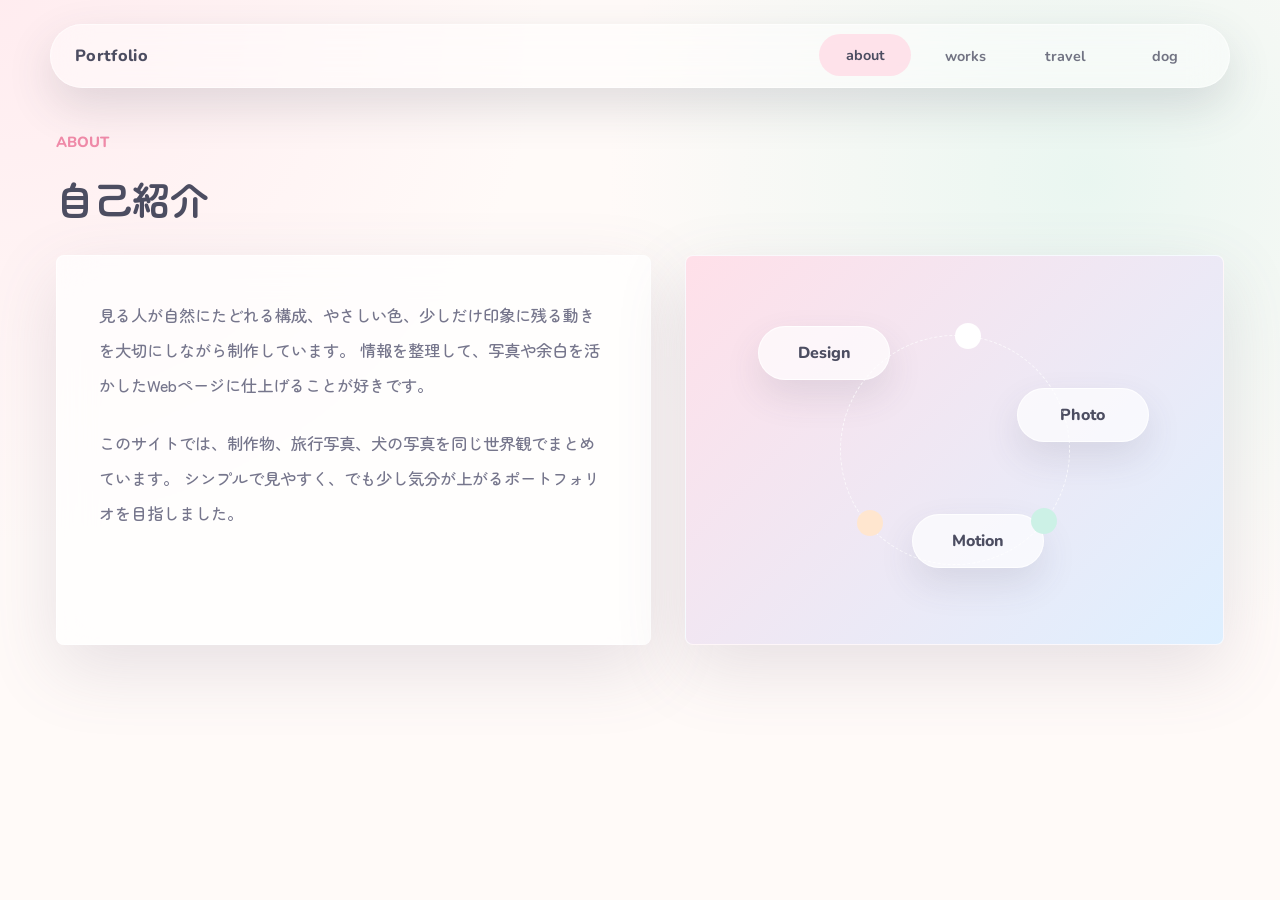
==== about.html @ d5824d8a "Update portfolio fonts" ====
<!doctype html>
<html lang="ja">
  <head>
    <meta charset="utf-8" />
    <meta name="viewport" content="width=device-width, initial-scale=1" />
    <title>about | Portfolio</title>
    <link rel="preconnect" href="https://fonts.googleapis.com" />
    <link rel="preconnect" href="https://fonts.gstatic.com" crossorigin />
    <link
      href="https://fonts.googleapis.com/css2?family=Nunito:wght@500;700;800&family=Zen+Maru+Gothic:wght@400;500;700&display=swap"
      rel="stylesheet"
    />
    <link rel="stylesheet" href="styles.css" />
  </head>
  <body>
    <canvas class="snow-canvas" aria-hidden="true"></canvas>
    <header class="site-header">
      <a class="brand" href="index.html">Portfolio</a>
      <nav class="site-nav" aria-label="メインナビゲーション">
        <a class="is-active" href="about.html">about</a>
        <a href="works.html">works</a>
        <a href="travel.html">travel</a>
        <a href="dog.html">dog</a>
      </nav>
    </header>

    <main class="page-shell">
      <section class="section about-section">
        <div class="section-heading reveal">
          <p class="eyebrow">About</p>
          <h1>自己紹介</h1>
        </div>
        <div class="about-grid">
          <div class="about-copy reveal">
            <p>
              見る人が自然にたどれる構成、やさしい色、少しだけ印象に残る動きを大切にしながら制作しています。
              情報を整理して、写真や余白を活かしたWebページに仕上げることが好きです。
            </p>
            <p>
              このサイトでは、制作物、旅行写真、犬の写真を同じ世界観でまとめています。
              シンプルで見やすく、でも少し気分が上がるポートフォリオを目指しました。
            </p>
          </div>
          <div class="profile-panel reveal">
            <div class="floating-note note-a">Design</div>
            <div class="floating-note note-b">Photo</div>
            <div class="floating-note note-c">Motion</div>
            <div class="profile-orbit" aria-hidden="true">
              <span></span>
              <span></span>
              <span></span>
            </div>
          </div>
        </div>
      </section>
    </main>

    <script src="script.js"></script>
  </body>
</html>
---- styles.css ----
:root {
  --ink: #4c4d61;
  --muted: #76768c;
  --paper: #fffaf8;
  --pink: #ffd9e4;
  --peach: #ffe6cf;
  --mint: #ccf1e6;
  --blue: #d7ecff;
  --lavender: #e7dcff;
  --line: rgba(76, 77, 97, 0.12);
  --shadow: 0 24px 70px rgba(105, 93, 122, 0.16);
}

* {
  box-sizing: border-box;
}

html {
  scroll-behavior: smooth;
}

body {
  margin: 0;
  color: var(--ink);
  background:
    radial-gradient(circle at top left, rgba(255, 217, 228, 0.42), transparent 34rem),
    radial-gradient(circle at 85% 20%, rgba(204, 241, 230, 0.42), transparent 30rem),
    var(--paper);
  font-family: "Zen Maru Gothic", "Hiragino Maru Gothic ProN", "Yu Gothic", sans-serif;
  font-weight: 500;
  letter-spacing: 0;
}

a {
  color: inherit;
  text-decoration: none;
}

img {
  display: block;
  max-width: 100%;
}

.snow-canvas {
  position: fixed;
  inset: 0;
  z-index: 20;
  pointer-events: none;
}

.site-header {
  position: fixed;
  top: 24px;
  left: 50%;
  z-index: 30;
  display: flex;
  width: min(1180px, calc(100vw - 64px));
  height: 64px;
  align-items: center;
  justify-content: space-between;
  padding: 0 18px 0 24px;
  border: 1px solid rgba(255, 255, 255, 0.55);
  border-radius: 999px;
  background: rgba(255, 255, 255, 0.42);
  box-shadow: 0 18px 46px rgba(61, 71, 89, 0.16);
  backdrop-filter: blur(18px);
  transform: translateX(-50%);
}

.brand,
.eyebrow,
.work-tag,
.site-nav a,
.button {
  font-family: "Nunito", "Zen Maru Gothic", sans-serif;
  font-weight: 800;
}

.brand {
  font-size: 1.02rem;
  letter-spacing: 0.02em;
}

.site-nav {
  display: flex;
  gap: 8px;
}

.site-nav a {
  min-width: 92px;
  padding: 11px 14px;
  border-radius: 999px;
  color: rgba(76, 77, 97, 0.78);
  font-size: 0.9rem;
  font-weight: 700;
  text-align: center;
  transition: background 220ms ease, color 220ms ease, transform 220ms ease;
}

.site-nav a:hover,
.site-nav a.is-active {
  background: rgba(255, 217, 228, 0.72);
  color: var(--ink);
  transform: translateY(-1px);
}

.section {
  position: relative;
  min-height: 100vh;
  padding: 132px max(56px, calc((100vw - 1180px) / 2)) 96px;
}

.hero {
  display: grid;
  min-height: 100vh;
  align-items: center;
  overflow: hidden;
  padding-top: 120px;
}

.hero picture,
.hero img,
.hero-shade {
  position: absolute;
  inset: 0;
  width: 100%;
  height: 100%;
}

.hero img {
  object-fit: cover;
  transform: scale(1.035);
  animation: heroDrift 18s ease-in-out infinite alternate;
}

.hero-shade {
  background:
    linear-gradient(90deg, rgba(42, 47, 68, 0.58), rgba(42, 47, 68, 0.2) 54%, rgba(255, 255, 255, 0.12)),
    linear-gradient(0deg, rgba(255, 250, 248, 0.18), transparent 38%);
}

.hero-content {
  position: relative;
  z-index: 2;
  width: min(520px, 48vw);
  color: white;
  text-shadow: 0 2px 24px rgba(28, 33, 50, 0.22);
}

.eyebrow {
  margin: 0 0 16px;
  color: #ffedf3;
  font-size: 0.92rem;
  letter-spacing: 0;
  text-transform: uppercase;
}

.home-page .hero-content {
  align-self: end;
  margin-bottom: 92px;
}

.home-page .eyebrow {
  display: inline-flex;
  padding: 10px 18px;
  border: 1px solid rgba(255, 255, 255, 0.48);
  border-radius: 999px;
  background: rgba(255, 255, 255, 0.14);
  backdrop-filter: blur(14px);
}

.hero h1 {
  margin: 0;
  font-size: clamp(3.4rem, 5vw, 5.8rem);
  font-weight: 700;
  line-height: 1.04;
}

.hero-copy {
  width: min(560px, 100%);
  margin: 26px 0 0;
  font-size: 1.12rem;
  line-height: 2;
}

.hero-actions {
  display: flex;
  gap: 14px;
  margin-top: 34px;
}

.button {
  display: inline-flex;
  min-width: 136px;
  height: 48px;
  align-items: center;
  justify-content: center;
  border-radius: 999px;
  font-weight: 800;
  transition: transform 220ms ease, box-shadow 220ms ease, background 220ms ease;
}

.button:hover {
  transform: translateY(-3px);
}

.button.primary {
  background: #fff;
  color: var(--ink);
  box-shadow: 0 16px 38px rgba(35, 37, 50, 0.18);
}

.button.secondary {
  border: 1px solid rgba(255, 255, 255, 0.62);
  color: white;
  background: rgba(255, 255, 255, 0.16);
  backdrop-filter: blur(12px);
}

.scroll-cue {
  position: absolute;
  bottom: 34px;
  left: 50%;
  z-index: 3;
  width: 34px;
  height: 54px;
  border: 1px solid rgba(255, 255, 255, 0.72);
  border-radius: 999px;
  transform: translateX(-50%);
}

.scroll-cue span {
  position: absolute;
  top: 10px;
  left: 50%;
  width: 6px;
  height: 6px;
  border-radius: 50%;
  background: white;
  animation: scrollDot 1.8s ease-in-out infinite;
}

.section-heading {
  display: grid;
  gap: 8px;
  margin-bottom: 34px;
}

.section-heading .eyebrow {
  color: #f08ba9;
}

.section-heading h1,
.section-heading h2 {
  margin: 0;
  font-size: clamp(2.1rem, 3vw, 3.35rem);
  font-weight: 700;
  line-height: 1.18;
}

.about-grid,
.travel-layout {
  display: grid;
  grid-template-columns: 1.05fr 0.95fr;
  gap: 34px;
  align-items: stretch;
}

.about-copy,
.profile-panel,
.work-card,
.travel-feature,
.dog-card {
  border: 1px solid rgba(255, 255, 255, 0.7);
  border-radius: 8px;
  background: rgba(255, 255, 255, 0.68);
  box-shadow: var(--shadow);
  backdrop-filter: blur(18px);
}

.about-copy {
  padding: 42px;
}

.about-copy p {
  margin: 0;
  color: var(--muted);
  font-size: 1.02rem;
  line-height: 2.15;
}

.about-copy p + p {
  margin-top: 22px;
}

.profile-panel {
  position: relative;
  min-height: 390px;
  overflow: hidden;
  background:
    linear-gradient(135deg, rgba(255, 217, 228, 0.82), rgba(215, 236, 255, 0.82)),
    white;
}

.floating-note {
  position: absolute;
  display: grid;
  min-width: 132px;
  height: 54px;
  place-items: center;
  border: 1px solid rgba(255, 255, 255, 0.84);
  border-radius: 999px;
  background: rgba(255, 255, 255, 0.68);
  box-shadow: 0 16px 36px rgba(76, 77, 97, 0.12);
  font-family: "Nunito", sans-serif;
  font-weight: 800;
  animation: floatSoft 4.8s ease-in-out infinite;
}

.note-a {
  top: 70px;
  left: 72px;
}

.note-b {
  right: 74px;
  top: 132px;
  animation-delay: -1.3s;
}

.note-c {
  bottom: 76px;
  left: 42%;
  animation-delay: -2.2s;
}

.profile-orbit {
  position: absolute;
  inset: 50%;
  width: 230px;
  height: 230px;
  border: 1px dashed rgba(255, 255, 255, 0.72);
  border-radius: 50%;
  transform: translate(-50%, -50%);
  animation: spin 18s linear infinite;
}

.profile-orbit span {
  position: absolute;
  width: 26px;
  height: 26px;
  border-radius: 50%;
  background: white;
}

.profile-orbit span:nth-child(1) {
  top: -13px;
  left: 50%;
}

.profile-orbit span:nth-child(2) {
  right: 12px;
  bottom: 30px;
  background: var(--mint);
}

.profile-orbit span:nth-child(3) {
  bottom: 28px;
  left: 16px;
  background: var(--peach);
}

.work-grid,
.dog-grid {
  display: grid;
  grid-template-columns: repeat(3, 1fr);
  gap: 24px;
}

.work-card,
.dog-card {
  overflow: hidden;
  transition: transform 260ms ease, box-shadow 260ms ease;
}

.work-card:hover,
.dog-card:hover {
  box-shadow: 0 30px 80px rgba(105, 93, 122, 0.22);
  transform: translateY(-8px);
}

.work-visual {
  height: 260px;
  background-size: 70px 70px, cover;
}

.visual-mint {
  background:
    linear-gradient(135deg, transparent 25%, rgba(255, 255, 255, 0.62) 25% 50%, transparent 50% 75%, rgba(255, 255, 255, 0.62) 75%),
    linear-gradient(135deg, var(--mint), var(--blue));
}

.visual-pink {
  background:
    radial-gradient(circle at 26% 30%, rgba(255, 255, 255, 0.72) 0 18%, transparent 19%),
    radial-gradient(circle at 75% 62%, rgba(255, 255, 255, 0.52) 0 16%, transparent 17%),
    linear-gradient(135deg, var(--pink), var(--peach));
}

.visual-blue {
  background:
    repeating-linear-gradient(45deg, rgba(255, 255, 255, 0.58) 0 12px, transparent 12px 28px),
    linear-gradient(135deg, var(--blue), var(--lavender));
}

.work-body {
  padding: 26px;
}

.work-tag {
  margin: 0 0 10px;
  color: #f08ba9;
  font-size: 0.78rem;
  text-transform: uppercase;
}

.work-body h3,
.work-body h2,
.travel-feature h3,
.dog-card h3 {
  margin: 0;
  font-size: 1.22rem;
  font-weight: 700;
}

.work-body p:not(.work-tag),
.travel-feature p:not(.work-tag) {
  margin: 14px 0 0;
  color: var(--muted);
  line-height: 1.9;
}

.travel-feature {
  display: grid;
  grid-template-columns: 0.95fr 1fr;
  gap: 28px;
  align-items: center;
  padding: 22px;
}

.travel-feature img {
  width: 100%;
  height: 430px;
  border-radius: 8px;
  object-fit: cover;
}

.travel-list {
  display: grid;
  grid-template-columns: repeat(2, 1fr);
  gap: 18px;
}

.travel-chip {
  display: grid;
  min-height: 136px;
  place-items: center;
  border: 1px solid rgba(255, 255, 255, 0.72);
  border-radius: 8px;
  background:
    radial-gradient(circle at 22% 24%, rgba(255, 255, 255, 0.72) 0 18%, transparent 19%),
    linear-gradient(135deg, rgba(255, 217, 228, 0.5), rgba(215, 236, 255, 0.5));
  box-shadow: 0 18px 48px rgba(105, 93, 122, 0.12);
  font-weight: 800;
  transition: transform 240ms ease, background 240ms ease;
}

.travel-chip:nth-child(2) {
  background:
    radial-gradient(circle at 78% 24%, rgba(255, 255, 255, 0.72) 0 16%, transparent 17%),
    linear-gradient(135deg, rgba(204, 241, 230, 0.58), rgba(255, 230, 207, 0.55));
}

.travel-chip:nth-child(3) {
  background:
    radial-gradient(circle at 28% 74%, rgba(255, 255, 255, 0.72) 0 17%, transparent 18%),
    linear-gradient(135deg, rgba(231, 220, 255, 0.6), rgba(255, 217, 228, 0.52));
}

.travel-chip:nth-child(4) {
  background:
    radial-gradient(circle at 76% 72%, rgba(255, 255, 255, 0.72) 0 18%, transparent 19%),
    linear-gradient(135deg, rgba(215, 236, 255, 0.6), rgba(204, 241, 230, 0.52));
}

.travel-chip:hover {
  transform: translateY(-5px) rotate(-1deg);
}

.dog-card {
  padding: 18px;
}

.dog-photo {
  height: 300px;
  border-radius: 8px;
  background-size: 80px 80px, cover;
  position: relative;
  overflow: hidden;
}

.dog-photo::before,
.dog-photo::after {
  content: "";
  position: absolute;
  border-radius: 50%;
  background: rgba(255, 255, 255, 0.82);
}

.dog-photo::before {
  width: 98px;
  height: 98px;
  left: calc(50% - 49px);
  top: 92px;
}

.dog-photo::after {
  width: 42px;
  height: 30px;
  left: calc(50% - 21px);
  top: 170px;
  box-shadow:
    -42px -76px 0 8px rgba(255, 255, 255, 0.82),
    42px -76px 0 8px rgba(255, 255, 255, 0.82),
    -22px -18px 0 -12px var(--ink),
    22px -18px 0 -12px var(--ink);
}

.dog-a {
  background:
    radial-gradient(circle at 34% 28%, rgba(255, 255, 255, 0.55) 0 12%, transparent 13%),
    linear-gradient(135deg, var(--pink), var(--blue));
}

.dog-b {
  background:
    radial-gradient(circle at 72% 24%, rgba(255, 255, 255, 0.55) 0 14%, transparent 15%),
    linear-gradient(135deg, var(--mint), var(--peach));
}

.dog-c {
  background:
    radial-gradient(circle at 28% 68%, rgba(255, 255, 255, 0.55) 0 13%, transparent 14%),
    linear-gradient(135deg, var(--lavender), var(--pink));
}

.dog-card h3 {
  padding: 18px 4px 4px;
  font-family: "Nunito", "Zen Maru Gothic", sans-serif;
}

.page-shell {
  min-height: 100vh;
}

.gallery-section {
  min-height: 100vh;
}

.photo-grid {
  display: grid;
  grid-template-columns: repeat(3, 1fr);
  gap: 24px;
}

.photo-card,
.dog-photo-card {
  position: relative;
  display: block;
  width: 100%;
  aspect-ratio: 16 / 9;
  overflow: hidden;
  border: 0;
  border-radius: 8px;
  background: transparent;
  box-shadow: 0 20px 54px rgba(105, 93, 122, 0.13);
  cursor: pointer;
  transition: transform 260ms ease, box-shadow 260ms ease, filter 260ms ease;
}

.photo-card:hover,
.dog-photo-card:hover {
  box-shadow: 0 28px 70px rgba(105, 93, 122, 0.2);
  filter: saturate(1.06);
  transform: translateY(-7px);
}

.photo-card img {
  width: 100%;
  height: 100%;
  object-fit: cover;
  transition: transform 420ms ease;
}

.photo-card:hover img {
  transform: scale(1.045);
}

.travel-grid .photo-card:nth-child(1) img {
  object-position: 50% 50%;
}

.travel-grid .photo-card:nth-child(2) img {
  object-position: 22% 42%;
}

.travel-grid .photo-card:nth-child(3) img {
  object-position: 72% 42%;
}

.travel-grid .photo-card:nth-child(4) img {
  object-position: 34% 72%;
}

.travel-grid .photo-card:nth-child(5) img {
  object-position: 88% 62%;
}

.travel-grid .photo-card:nth-child(6) img {
  object-position: 52% 82%;
}

.photo-card::after {
  content: "tap";
  position: absolute;
  right: 14px;
  bottom: 12px;
  padding: 7px 12px;
  border-radius: 999px;
  color: white;
  background: rgba(76, 77, 97, 0.28);
  font-family: "Nunito", sans-serif;
  font-size: 0.78rem;
  opacity: 0;
  transform: translateY(8px);
  transition: opacity 220ms ease, transform 220ms ease;
  backdrop-filter: blur(10px);
}

.photo-card:hover::after {
  opacity: 1;
  transform: translateY(0);
}

.photo-dialog {
  width: min(520px, calc(100vw - 48px));
  border: 1px solid rgba(255, 255, 255, 0.72);
  border-radius: 8px;
  padding: 34px 38px;
  color: var(--ink);
  background: rgba(255, 255, 255, 0.84);
  box-shadow: 0 30px 90px rgba(76, 77, 97, 0.24);
  backdrop-filter: blur(20px);
}

.photo-dialog::backdrop {
  background: rgba(55, 52, 66, 0.24);
}

.photo-dialog p {
  margin: 0;
  font-size: 1.02rem;
  line-height: 2;
}

.dialog-close {
  position: absolute;
  top: 10px;
  right: 12px;
  width: 34px;
  height: 34px;
  border: 0;
  border-radius: 50%;
  color: var(--ink);
  background: rgba(255, 217, 228, 0.72);
  cursor: pointer;
}

.dog-photo-card {
  cursor: default;
  background-image: url("assets/dog-sheet.png");
  background-size: 300% 200%;
  }

.dog-photo-card::before,
.dog-photo-card::after {
  content: none;
}

.dog-photo-card.dog-a {
  background-position: 0% 0%;
}

.dog-photo-card.dog-b {
  background-position: 50% 0%;
}

.dog-photo-card.dog-c {
  background-position: 100% 0%;
}

.dog-photo-card.dog-d {
  background-position: 0% 100%;
}

.dog-photo-card.dog-e {
  background-position: 50% 100%;
}

.dog-photo-card.dog-f {
  background-position: 100% 100%;
}

.site-footer {
  padding: 34px;
  text-align: center;
  color: var(--muted);
}

.reveal {
  opacity: 0;
  transform: translateY(24px);
  transition: opacity 720ms ease, transform 720ms ease;
}

.reveal.is-visible {
  opacity: 1;
  transform: translateY(0);
}

@keyframes heroDrift {
  from {
    transform: scale(1.035) translate3d(-8px, -6px, 0);
  }
  to {
    transform: scale(1.08) translate3d(10px, 8px, 0);
  }
}

@keyframes scrollDot {
  0% {
    opacity: 0;
    transform: translate(-50%, 0);
  }
  35%,
  65% {
    opacity: 1;
  }
  100% {
    opacity: 0;
    transform: translate(-50%, 22px);
  }
}

@keyframes floatSoft {
  0%,
  100% {
    transform: translateY(0) rotate(-1deg);
  }
  50% {
    transform: translateY(-14px) rotate(1deg);
  }
}

@keyframes spin {
  to {
    transform: translate(-50%, -50%) rotate(360deg);
  }
}

@media (max-width: 900px) {
  .site-header {
    top: 14px;
    width: calc(100vw - 28px);
    height: auto;
    flex-wrap: wrap;
    gap: 12px;
    border-radius: 8px;
    padding: 14px;
  }

  .site-nav {
    width: 100%;
    overflow-x: auto;
  }

  .site-nav a {
    min-width: 84px;
  }

  .section {
    padding: 118px 22px 72px;
  }

  .hero-content {
    width: 100%;
  }

  .hero h1 {
    font-size: 3rem;
  }

  .about-grid,
  .travel-layout,
  .travel-feature,
  .work-grid,
  .dog-grid,
  .photo-grid {
    grid-template-columns: 1fr;
  }

  .travel-feature img {
    height: 330px;
  }
}
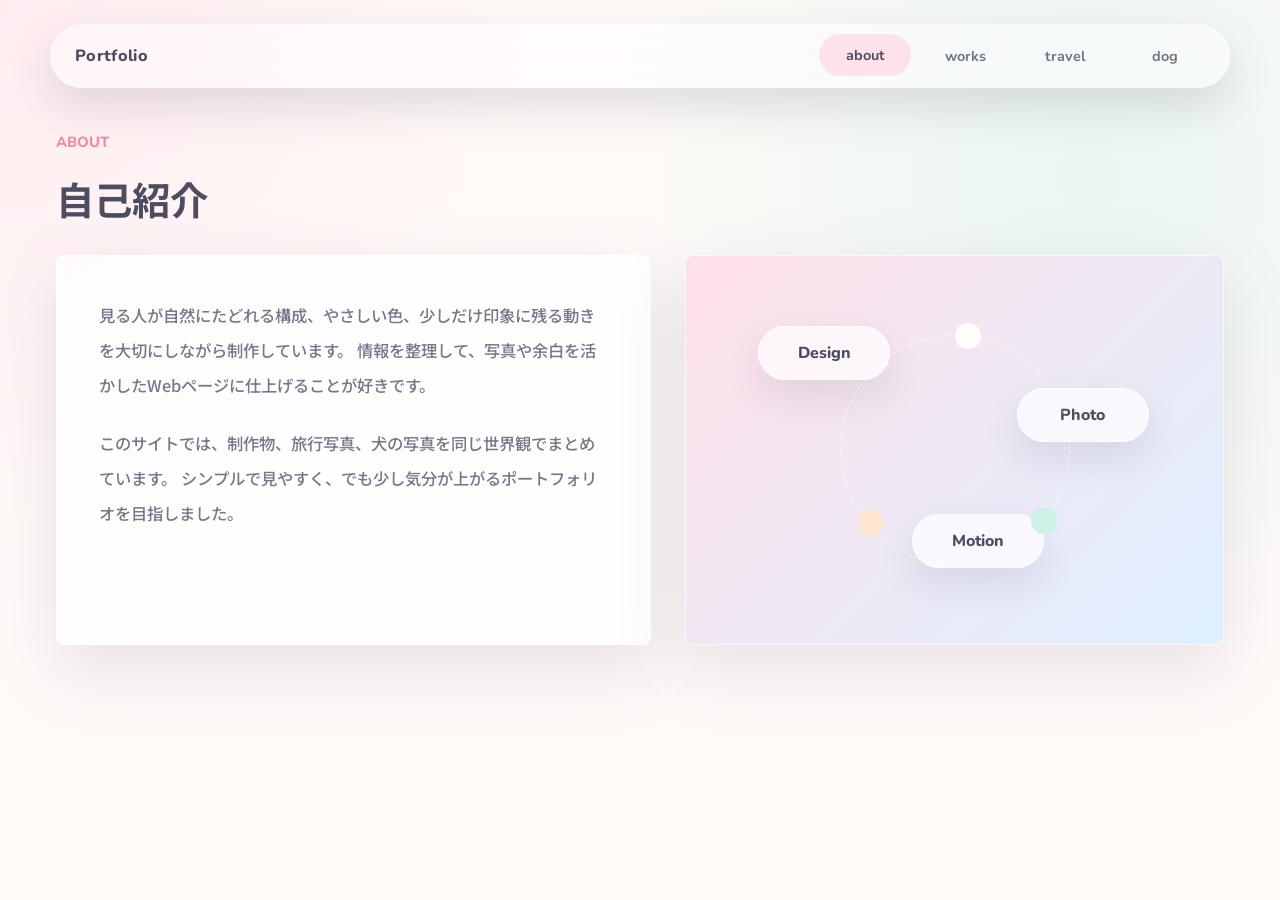
==== commit 4f133da0: "Update gallery images and hero typography" ====
--- a/about.html
+++ b/about.html
@@ -7,7 +7,7 @@
     <link rel="preconnect" href="https://fonts.googleapis.com" />
     <link rel="preconnect" href="https://fonts.gstatic.com" crossorigin />
     <link
-      href="https://fonts.googleapis.com/css2?family=Nunito:wght@500;700;800&family=Zen+Maru+Gothic:wght@400;500;700&display=swap"
+      href="https://fonts.googleapis.com/css2?family=Noto+Sans+JP:wght@400;500;700&family=Nunito:wght@500;700;800&display=swap"
       rel="stylesheet"
     />
     <link rel="stylesheet" href="styles.css" />
--- a/styles.css
+++ b/styles.css
@@ -26,7 +26,7 @@
     radial-gradient(circle at top left, rgba(255, 217, 228, 0.42), transparent 34rem),
     radial-gradient(circle at 85% 20%, rgba(204, 241, 230, 0.42), transparent 30rem),
     var(--paper);
-  font-family: "Zen Maru Gothic", "Hiragino Maru Gothic ProN", "Yu Gothic", sans-serif;
+  font-family: "Noto Sans JP", "Yu Gothic", "Hiragino Sans", sans-serif;
   font-weight: 500;
   letter-spacing: 0;
 }
@@ -72,7 +72,7 @@
 .work-tag,
 .site-nav a,
 .button {
-  font-family: "Nunito", "Zen Maru Gothic", sans-serif;
+  font-family: "Nunito", "Noto Sans JP", sans-serif;
   font-weight: 800;
 }
 
@@ -135,8 +135,8 @@
 
 .hero-shade {
   background:
-    linear-gradient(90deg, rgba(42, 47, 68, 0.58), rgba(42, 47, 68, 0.2) 54%, rgba(255, 255, 255, 0.12)),
-    linear-gradient(0deg, rgba(255, 250, 248, 0.18), transparent 38%);
+    linear-gradient(90deg, rgba(42, 47, 68, 0.28), rgba(42, 47, 68, 0.1) 54%, rgba(255, 255, 255, 0.06)),
+    linear-gradient(0deg, rgba(255, 250, 248, 0.12), transparent 38%);
 }
 
 .hero-content {
@@ -156,17 +156,21 @@
 }
 
 .home-page .hero-content {
-  align-self: end;
-  margin-bottom: 92px;
-}
-
-.home-page .eyebrow {
-  display: inline-flex;
-  padding: 10px 18px;
-  border: 1px solid rgba(255, 255, 255, 0.48);
-  border-radius: 999px;
-  background: rgba(255, 255, 255, 0.14);
-  backdrop-filter: blur(14px);
+  align-self: center;
+  justify-self: center;
+  width: min(420px, calc(100vw - 48px));
+  margin-top: 42px;
+  text-align: center;
+}
+
+.hero .home-title {
+  margin: 0;
+  color: rgba(255, 255, 255, 0.92);
+  font-family: "Montserrat", "Nunito", sans-serif;
+  font-size: clamp(2rem, 4vw, 3.35rem);
+  font-weight: 800;
+  line-height: 1;
+  text-shadow: 0 8px 22px rgba(28, 33, 50, 0.2);
 }
 
 .hero h1 {
@@ -556,7 +560,7 @@
 
 .dog-card h3 {
   padding: 18px 4px 4px;
-  font-family: "Nunito", "Zen Maru Gothic", sans-serif;
+  font-family: "Nunito", "Noto Sans JP", sans-serif;
 }
 
 .page-shell {
@@ -688,9 +692,19 @@
 
 .dog-photo-card {
   cursor: default;
-  background-image: url("assets/dog-sheet.png");
-  background-size: 300% 200%;
-  }
+  background: transparent;
+}
+
+.dog-photo-card img {
+  width: 100%;
+  height: 100%;
+  object-fit: cover;
+  transition: transform 420ms ease;
+}
+
+.dog-photo-card:hover img {
+  transform: scale(1.045);
+}
 
 .dog-photo-card::before,
 .dog-photo-card::after {
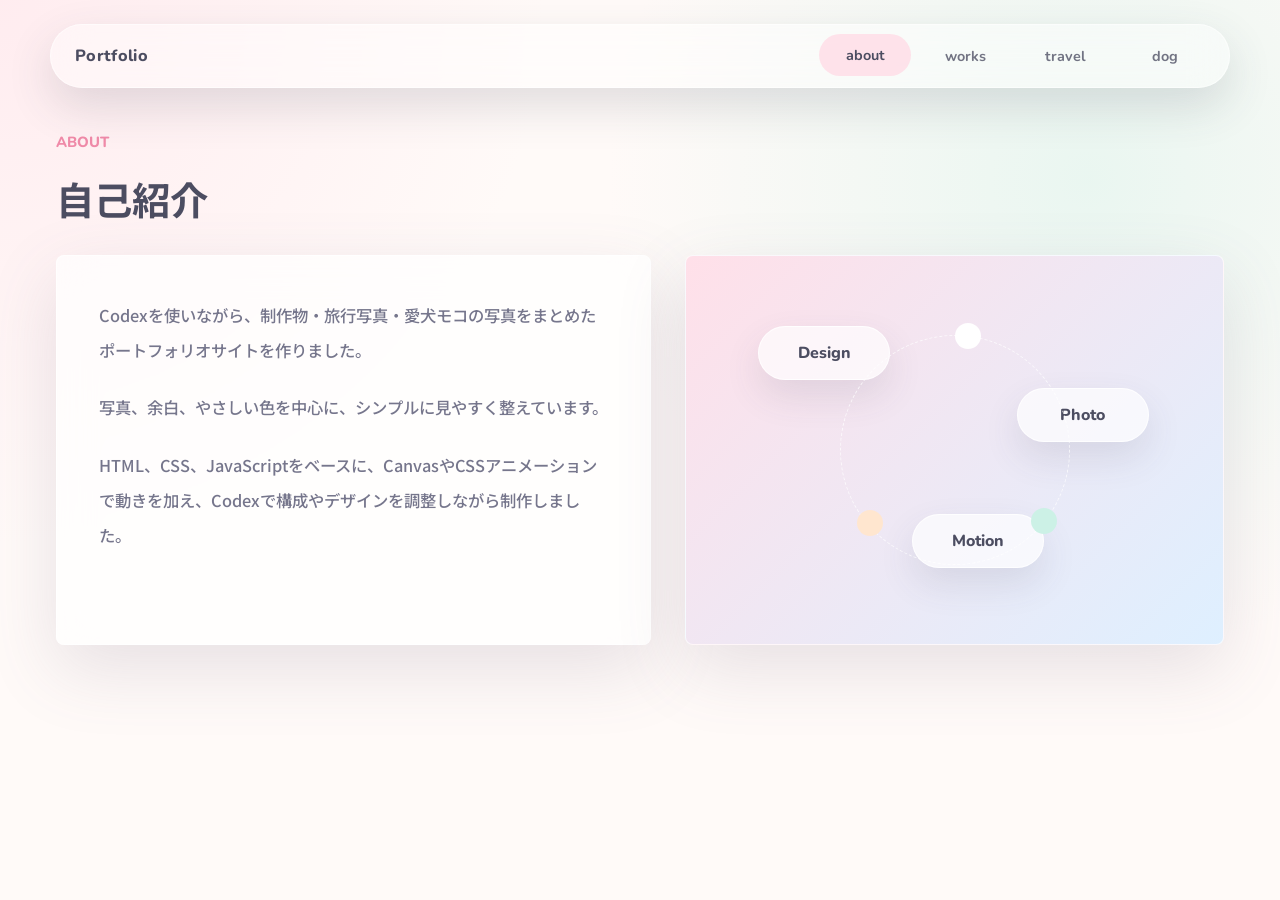
==== commit 5bfae00a: "Update portfolio content and works section" ====
--- a/about.html
+++ b/about.html
@@ -7,7 +7,7 @@
     <link rel="preconnect" href="https://fonts.googleapis.com" />
     <link rel="preconnect" href="https://fonts.gstatic.com" crossorigin />
     <link
-      href="https://fonts.googleapis.com/css2?family=Noto+Sans+JP:wght@400;500;700&family=Nunito:wght@500;700;800&display=swap"
+      href="https://fonts.googleapis.com/css2?family=Montserrat:wght@700;800&family=Noto+Sans+JP:wght@400;500;700&family=Nunito:wght@500;700;800&display=swap"
       rel="stylesheet"
     />
     <link rel="stylesheet" href="styles.css" />
@@ -33,12 +33,13 @@
         <div class="about-grid">
           <div class="about-copy reveal">
             <p>
-              見る人が自然にたどれる構成、やさしい色、少しだけ印象に残る動きを大切にしながら制作しています。
-              情報を整理して、写真や余白を活かしたWebページに仕上げることが好きです。
+              Codexを使いながら、制作物・旅行写真・愛犬モコの写真をまとめたポートフォリオサイトを作りました。
             </p>
             <p>
-              このサイトでは、制作物、旅行写真、犬の写真を同じ世界観でまとめています。
-              シンプルで見やすく、でも少し気分が上がるポートフォリオを目指しました。
+              写真、余白、やさしい色を中心に、シンプルに見やすく整えています。
+            </p>
+            <p>
+              HTML、CSS、JavaScriptをベースに、CanvasやCSSアニメーションで動きを加え、Codexで構成やデザインを調整しながら制作しました。
             </p>
           </div>
           <div class="profile-panel reveal">
--- a/styles.css
+++ b/styles.css
@@ -262,6 +262,42 @@
   line-height: 1.18;
 }
 
+.gallery-section .section-heading,
+.works-section .section-heading {
+  justify-items: center;
+  gap: 14px;
+  margin: 64px 0 128px;
+  text-align: center;
+}
+
+.gallery-section .section-heading .eyebrow,
+.works-section .section-heading .eyebrow {
+  margin: 0;
+  color: #cbb8e5;
+  font-family: "Montserrat", "Nunito", sans-serif;
+  font-size: clamp(2.8rem, 5vw, 4.3rem);
+  font-weight: 800;
+  line-height: 1;
+  text-transform: none;
+}
+
+.gallery-section .section-heading h1,
+.works-section .section-heading h1 {
+  color: #8b8d98;
+  font-size: clamp(1.05rem, 1.8vw, 1.35rem);
+  font-weight: 500;
+  line-height: 1.5;
+}
+
+.gallery-section .section-heading::after,
+.works-section .section-heading::after {
+  content: "";
+  width: 74px;
+  height: 4px;
+  border-radius: 999px;
+  background: linear-gradient(90deg, #f6a7cf, #a8d7ff);
+}
+
 .about-grid,
 .travel-layout {
   display: grid;
@@ -421,6 +457,76 @@
   padding: 26px;
 }
 
+.work-screenshot {
+  display: block;
+  aspect-ratio: 16 / 10;
+  overflow: hidden;
+  background: rgba(255, 255, 255, 0.5);
+}
+
+.work-screenshot img {
+  width: 100%;
+  height: 100%;
+  object-fit: cover;
+  transition: transform 420ms ease;
+}
+
+.work-card:hover .work-screenshot img {
+  transform: scale(1.035);
+}
+
+.project-meta {
+  display: flex;
+  align-items: center;
+  justify-content: space-between;
+  gap: 12px;
+  margin-bottom: 14px;
+}
+
+.project-tag,
+.project-year {
+  font-size: 0.78rem;
+  font-weight: 700;
+}
+
+.project-tag {
+  color: #f08ba9;
+}
+
+.project-year {
+  color: #a5a5b2;
+  font-family: "Nunito", sans-serif;
+}
+
+.project-title {
+  min-height: 3em;
+}
+
+.project-description {
+  min-height: 5.7em;
+}
+
+.project-link {
+  display: inline-flex;
+  align-items: center;
+  justify-content: center;
+  min-height: 42px;
+  margin-top: 22px;
+  padding: 0 18px;
+  border-radius: 999px;
+  color: var(--ink);
+  background: linear-gradient(90deg, rgba(255, 217, 228, 0.82), rgba(215, 236, 255, 0.82));
+  font-family: "Nunito", "Noto Sans JP", sans-serif;
+  font-size: 0.9rem;
+  font-weight: 800;
+  transition: transform 220ms ease, box-shadow 220ms ease;
+}
+
+.project-link:hover {
+  box-shadow: 0 14px 32px rgba(105, 93, 122, 0.14);
+  transform: translateY(-2px);
+}
+
 .work-tag {
   margin: 0 0 10px;
   color: #f08ba9;
@@ -585,7 +691,8 @@
   aspect-ratio: 16 / 9;
   overflow: hidden;
   border: 0;
-  border-radius: 8px;
+  border-radius: 14px;
+  padding: 0;
   background: transparent;
   box-shadow: 0 20px 54px rgba(105, 93, 122, 0.13);
   cursor: pointer;
@@ -816,6 +923,11 @@
     padding: 118px 22px 72px;
   }
 
+  .gallery-section .section-heading,
+  .works-section .section-heading {
+    margin: 38px 0 64px;
+  }
+
   .hero-content {
     width: 100%;
   }
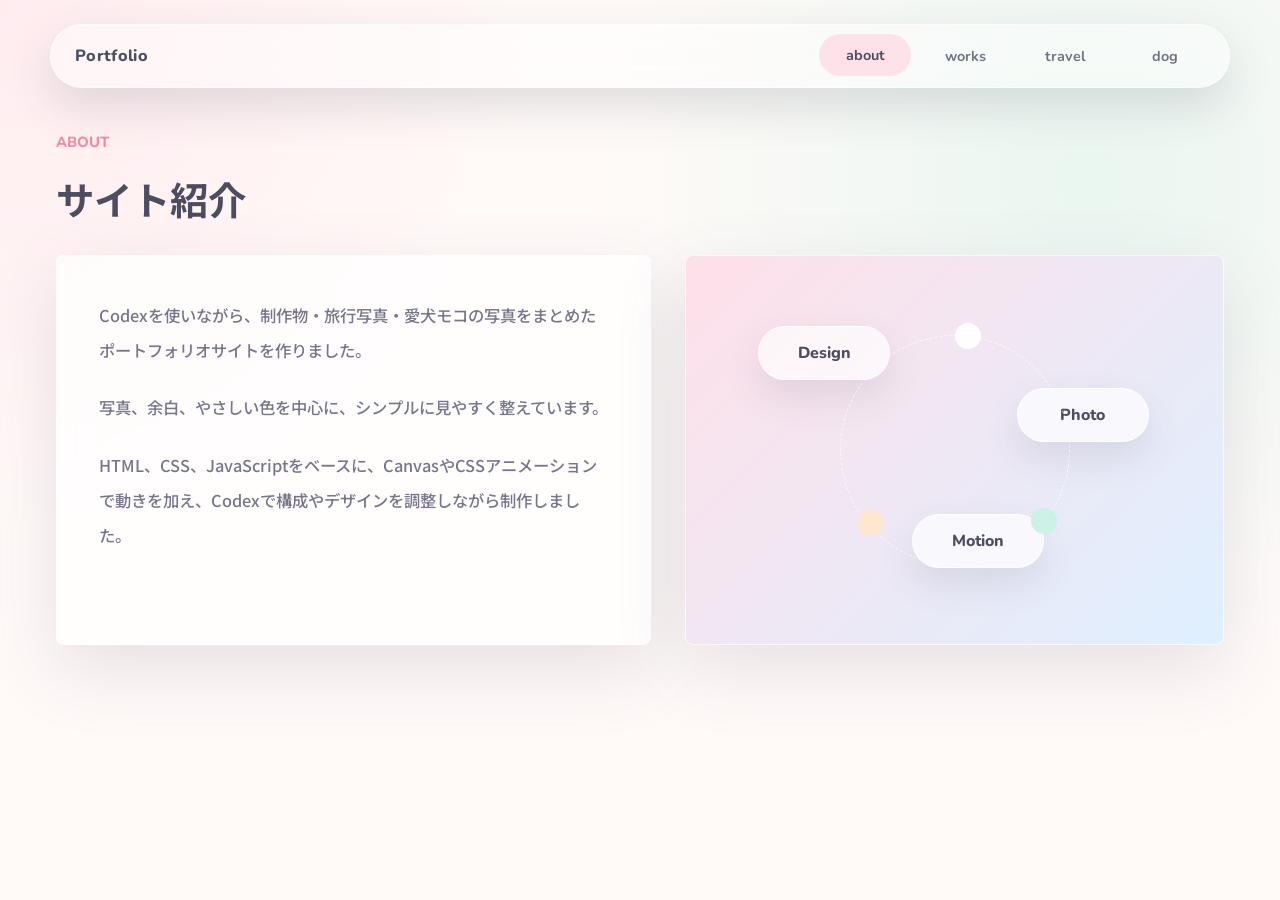
==== commit 3feace8a: "Update about.html" ====
--- a/about.html
+++ b/about.html
@@ -28,7 +28,7 @@
       <section class="section about-section">
         <div class="section-heading reveal">
           <p class="eyebrow">About</p>
-          <h1>自己紹介</h1>
+          <h1>サイト紹介</h1>
         </div>
         <div class="about-grid">
           <div class="about-copy reveal">
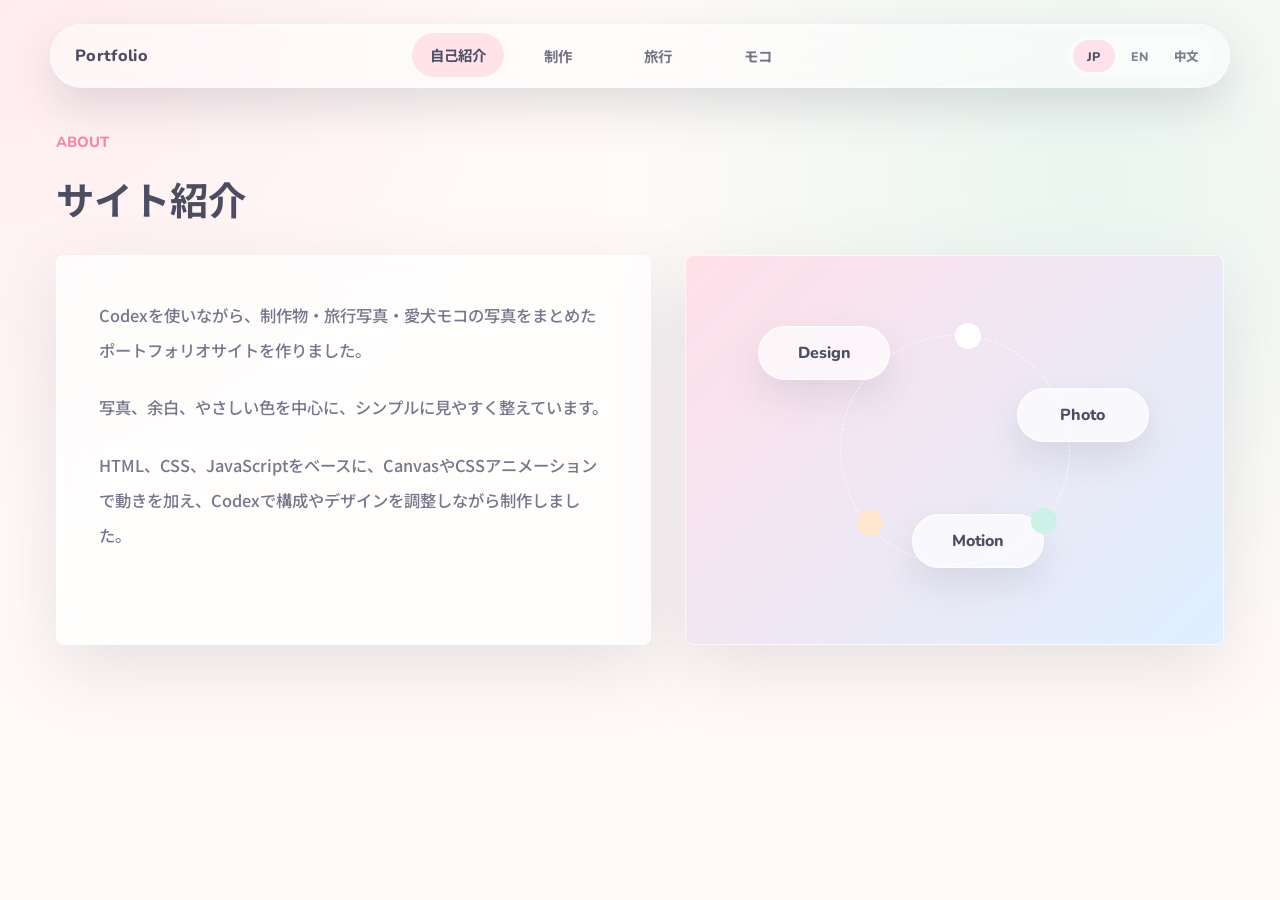
==== commit 652e5610: "Add language switching and travel notes" ====
--- a/about.html
+++ b/about.html
@@ -17,28 +17,33 @@
     <header class="site-header">
       <a class="brand" href="index.html">Portfolio</a>
       <nav class="site-nav" aria-label="メインナビゲーション">
-        <a class="is-active" href="about.html">about</a>
-        <a href="works.html">works</a>
-        <a href="travel.html">travel</a>
-        <a href="dog.html">dog</a>
+        <a class="is-active" href="about.html" data-i18n="nav.about">about</a>
+        <a href="works.html" data-i18n="nav.works">works</a>
+        <a href="travel.html" data-i18n="nav.travel">travel</a>
+        <a href="dog.html" data-i18n="nav.dog">dog</a>
       </nav>
+      <div class="language-switcher" aria-label="Language">
+        <button type="button" data-lang="ja">JP</button>
+        <button type="button" data-lang="en">EN</button>
+        <button type="button" data-lang="zh">中文</button>
+      </div>
     </header>
 
     <main class="page-shell">
       <section class="section about-section">
         <div class="section-heading reveal">
-          <p class="eyebrow">About</p>
-          <h1>サイト紹介</h1>
+          <p class="eyebrow" data-i18n="about.eyebrow">About</p>
+          <h1 data-i18n="about.title">サイト紹介</h1>
         </div>
         <div class="about-grid">
           <div class="about-copy reveal">
-            <p>
+            <p data-i18n="about.copy1">
               Codexを使いながら、制作物・旅行写真・愛犬モコの写真をまとめたポートフォリオサイトを作りました。
             </p>
-            <p>
+            <p data-i18n="about.copy2">
               写真、余白、やさしい色を中心に、シンプルに見やすく整えています。
             </p>
-            <p>
+            <p data-i18n="about.copy3">
               HTML、CSS、JavaScriptをベースに、CanvasやCSSアニメーションで動きを加え、Codexで構成やデザインを調整しながら制作しました。
             </p>
           </div>
--- a/styles.css
+++ b/styles.css
@@ -104,6 +104,34 @@
   transform: translateY(-1px);
 }
 
+.language-switcher {
+  display: inline-flex;
+  gap: 4px;
+  padding: 4px;
+  border-radius: 999px;
+  background: rgba(255, 255, 255, 0.34);
+}
+
+.language-switcher button {
+  min-width: 42px;
+  height: 32px;
+  border: 0;
+  border-radius: 999px;
+  color: rgba(76, 77, 97, 0.72);
+  background: transparent;
+  font-family: "Nunito", "Noto Sans JP", sans-serif;
+  font-size: 0.78rem;
+  font-weight: 800;
+  cursor: pointer;
+  transition: background 180ms ease, color 180ms ease, transform 180ms ease;
+}
+
+.language-switcher button:hover,
+.language-switcher button.is-active {
+  color: var(--ink);
+  background: rgba(255, 217, 228, 0.78);
+}
+
 .section {
   position: relative;
   min-height: 100vh;
@@ -742,7 +770,7 @@
 }
 
 .photo-card::after {
-  content: "tap";
+  content: attr(data-action-label);
   position: absolute;
   right: 14px;
   bottom: 12px;
@@ -784,6 +812,17 @@
   line-height: 2;
 }
 
+.photo-dialog-title {
+  margin: 0 0 14px;
+  color: var(--ink);
+  font-size: 1.28rem;
+  line-height: 1.5;
+}
+
+.photo-dialog-note {
+  color: var(--muted);
+}
+
 .dialog-close {
   position: absolute;
   top: 10px;
@@ -911,8 +950,14 @@
   }
 
   .site-nav {
-    width: 100%;
+    order: 3;
+    flex: 1 1 100%;
     overflow-x: auto;
+  }
+
+  .language-switcher {
+    order: 2;
+    margin-left: auto;
   }
 
   .site-nav a {
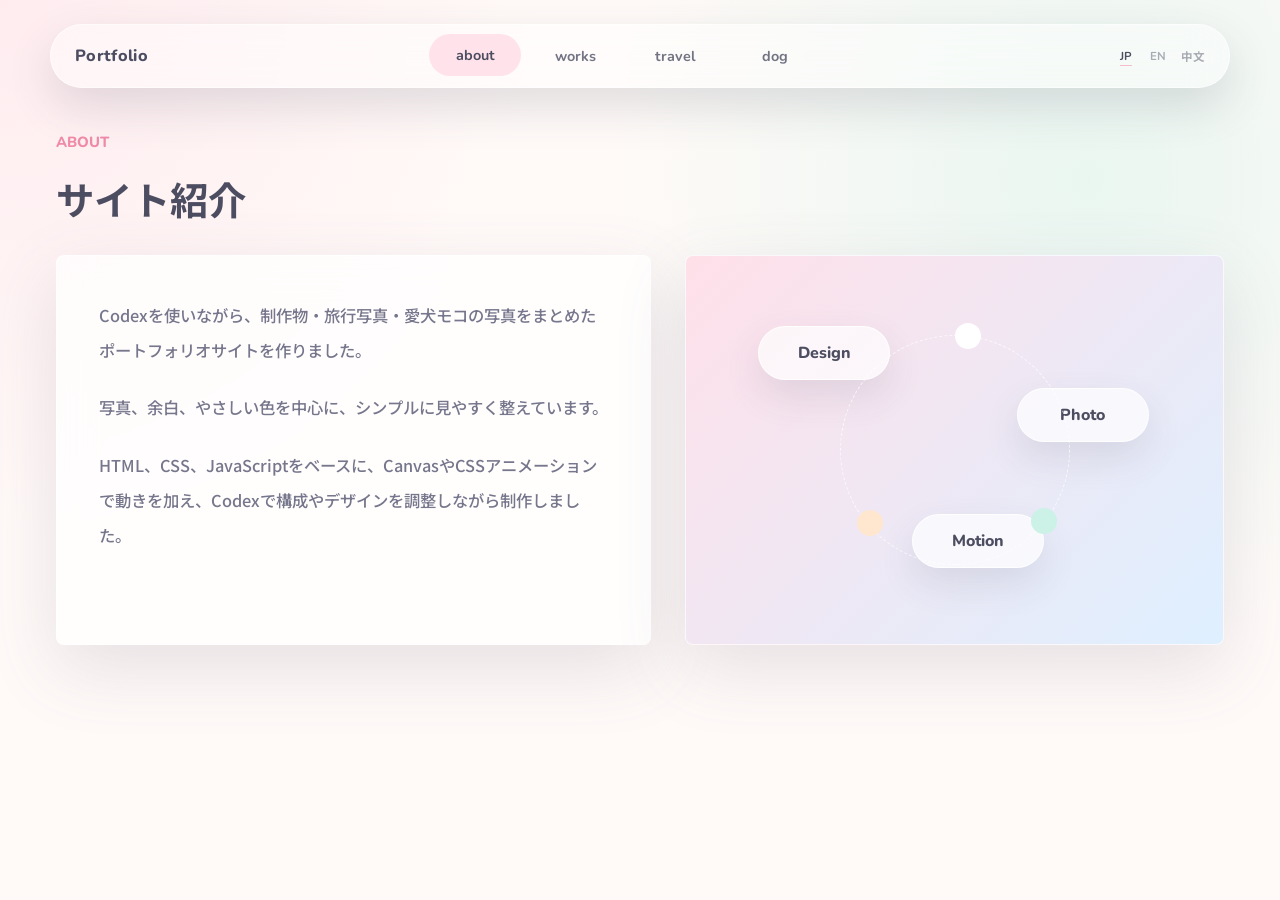
==== commit d829db90: "Fix travel notes and language controls" ====
--- a/about.html
+++ b/about.html
@@ -17,10 +17,10 @@
     <header class="site-header">
       <a class="brand" href="index.html">Portfolio</a>
       <nav class="site-nav" aria-label="メインナビゲーション">
-        <a class="is-active" href="about.html" data-i18n="nav.about">about</a>
-        <a href="works.html" data-i18n="nav.works">works</a>
-        <a href="travel.html" data-i18n="nav.travel">travel</a>
-        <a href="dog.html" data-i18n="nav.dog">dog</a>
+        <a class="is-active" href="about.html">about</a>
+        <a href="works.html">works</a>
+        <a href="travel.html">travel</a>
+        <a href="dog.html">dog</a>
       </nav>
       <div class="language-switcher" aria-label="Language">
         <button type="button" data-lang="ja">JP</button>
--- a/styles.css
+++ b/styles.css
@@ -106,30 +106,37 @@
 
 .language-switcher {
   display: inline-flex;
-  gap: 4px;
-  padding: 4px;
+  gap: 2px;
+  align-items: center;
+  padding: 0 0 0 8px;
   border-radius: 999px;
-  background: rgba(255, 255, 255, 0.34);
+  background: transparent;
 }
 
 .language-switcher button {
-  min-width: 42px;
-  height: 32px;
+  min-width: 30px;
+  height: 28px;
   border: 0;
-  border-radius: 999px;
-  color: rgba(76, 77, 97, 0.72);
+  border-radius: 0;
+  color: rgba(76, 77, 97, 0.46);
   background: transparent;
   font-family: "Nunito", "Noto Sans JP", sans-serif;
-  font-size: 0.78rem;
-  font-weight: 800;
+  font-size: 0.72rem;
+  font-weight: 700;
   cursor: pointer;
-  transition: background 180ms ease, color 180ms ease, transform 180ms ease;
+  transition: color 180ms ease, opacity 180ms ease;
 }
 
 .language-switcher button:hover,
 .language-switcher button.is-active {
   color: var(--ink);
-  background: rgba(255, 217, 228, 0.78);
+  background: transparent;
+}
+
+.language-switcher button.is-active {
+  text-decoration: underline;
+  text-decoration-color: rgba(240, 139, 169, 0.55);
+  text-underline-offset: 5px;
 }
 
 .section {
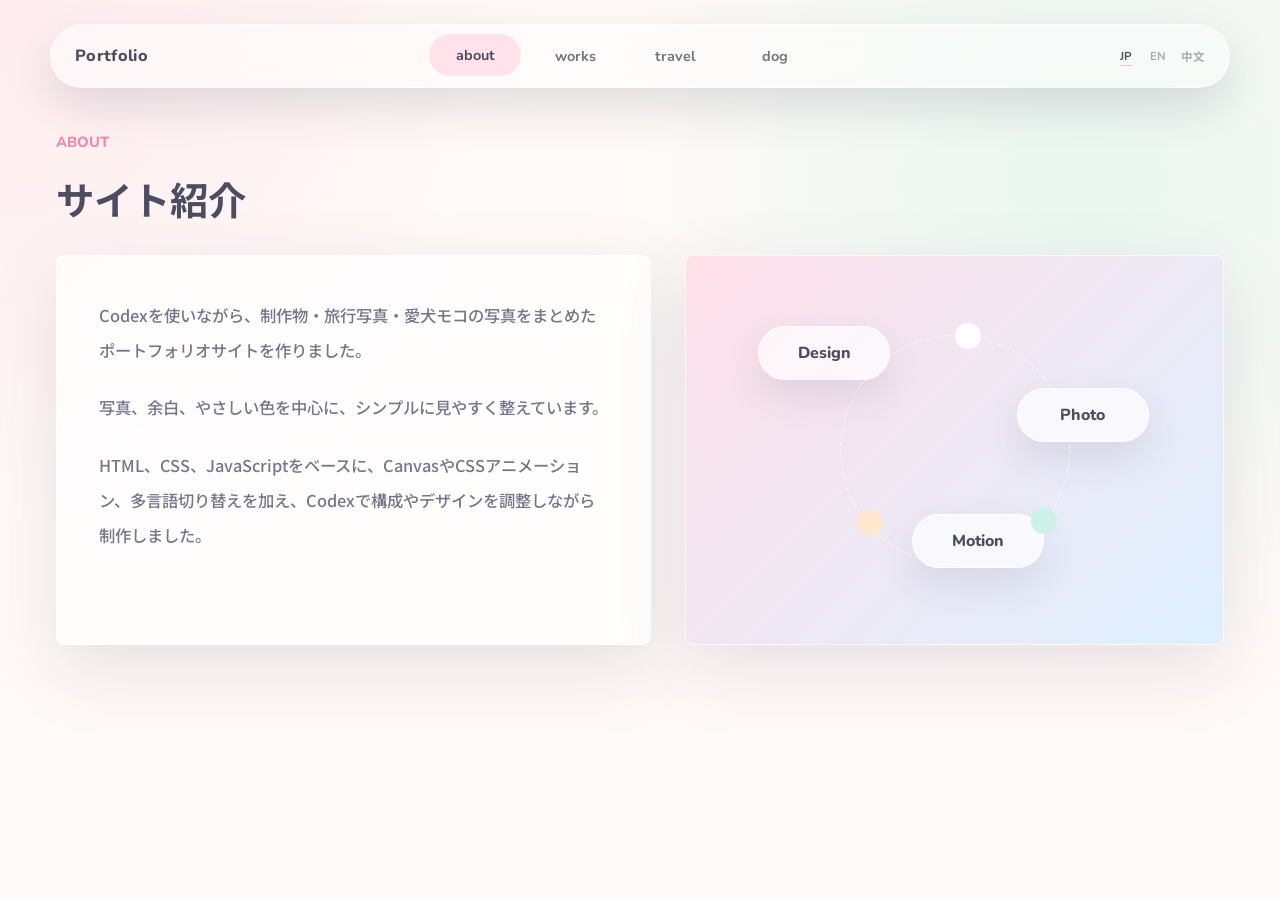
==== commit 1ed4a6b9: "Update site intro and travel note styling" ====
--- a/about.html
+++ b/about.html
@@ -44,7 +44,7 @@
               写真、余白、やさしい色を中心に、シンプルに見やすく整えています。
             </p>
             <p data-i18n="about.copy3">
-              HTML、CSS、JavaScriptをベースに、CanvasやCSSアニメーションで動きを加え、Codexで構成やデザインを調整しながら制作しました。
+              HTML、CSS、JavaScriptをベースに、CanvasやCSSアニメーション、多言語切り替えを加え、Codexで構成やデザインを調整しながら制作しました。
             </p>
           </div>
           <div class="profile-panel reveal">
--- a/styles.css
+++ b/styles.css
@@ -828,6 +828,9 @@
 
 .photo-dialog-note {
   color: var(--muted);
+  font-size: 0.78rem;
+  font-weight: 400;
+  line-height: 1.8;
 }
 
 .dialog-close {
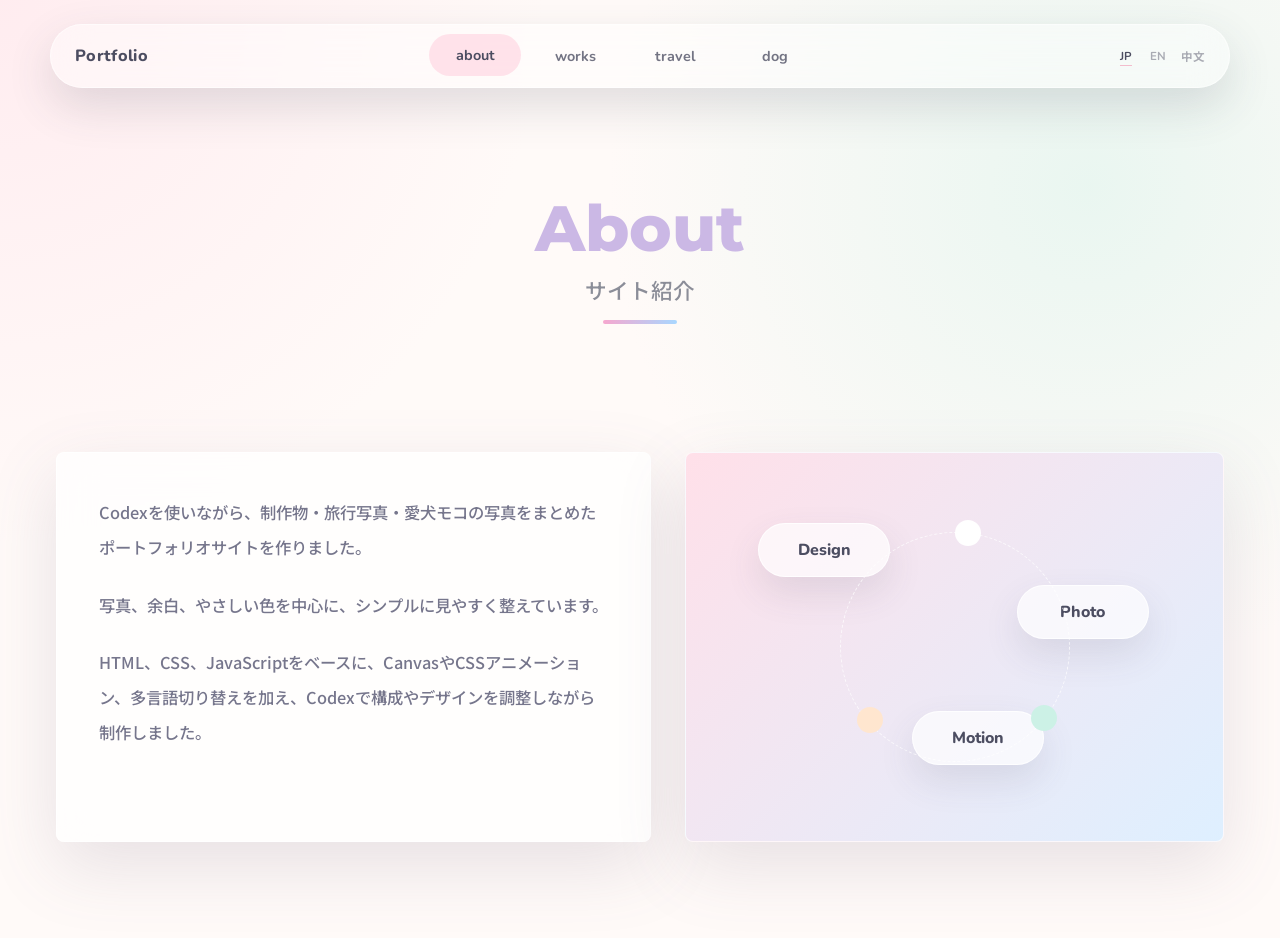
==== commit 829b59f0: "Add gallery section class to about section" ====
--- a/about.html
+++ b/about.html
@@ -30,7 +30,7 @@
     </header>
 
     <main class="page-shell">
-      <section class="section about-section">
+      <section class="section about-section gallery-section">
         <div class="section-heading reveal">
           <p class="eyebrow" data-i18n="about.eyebrow">About</p>
           <h1 data-i18n="about.title">サイト紹介</h1>
--- a/styles.css
+++ b/styles.css
@@ -828,7 +828,7 @@
 
 .photo-dialog-note {
   color: var(--muted);
-  font-size: 0.78rem;
+  font-size: 0.33rem;
   font-weight: 400;
   line-height: 1.8;
 }
